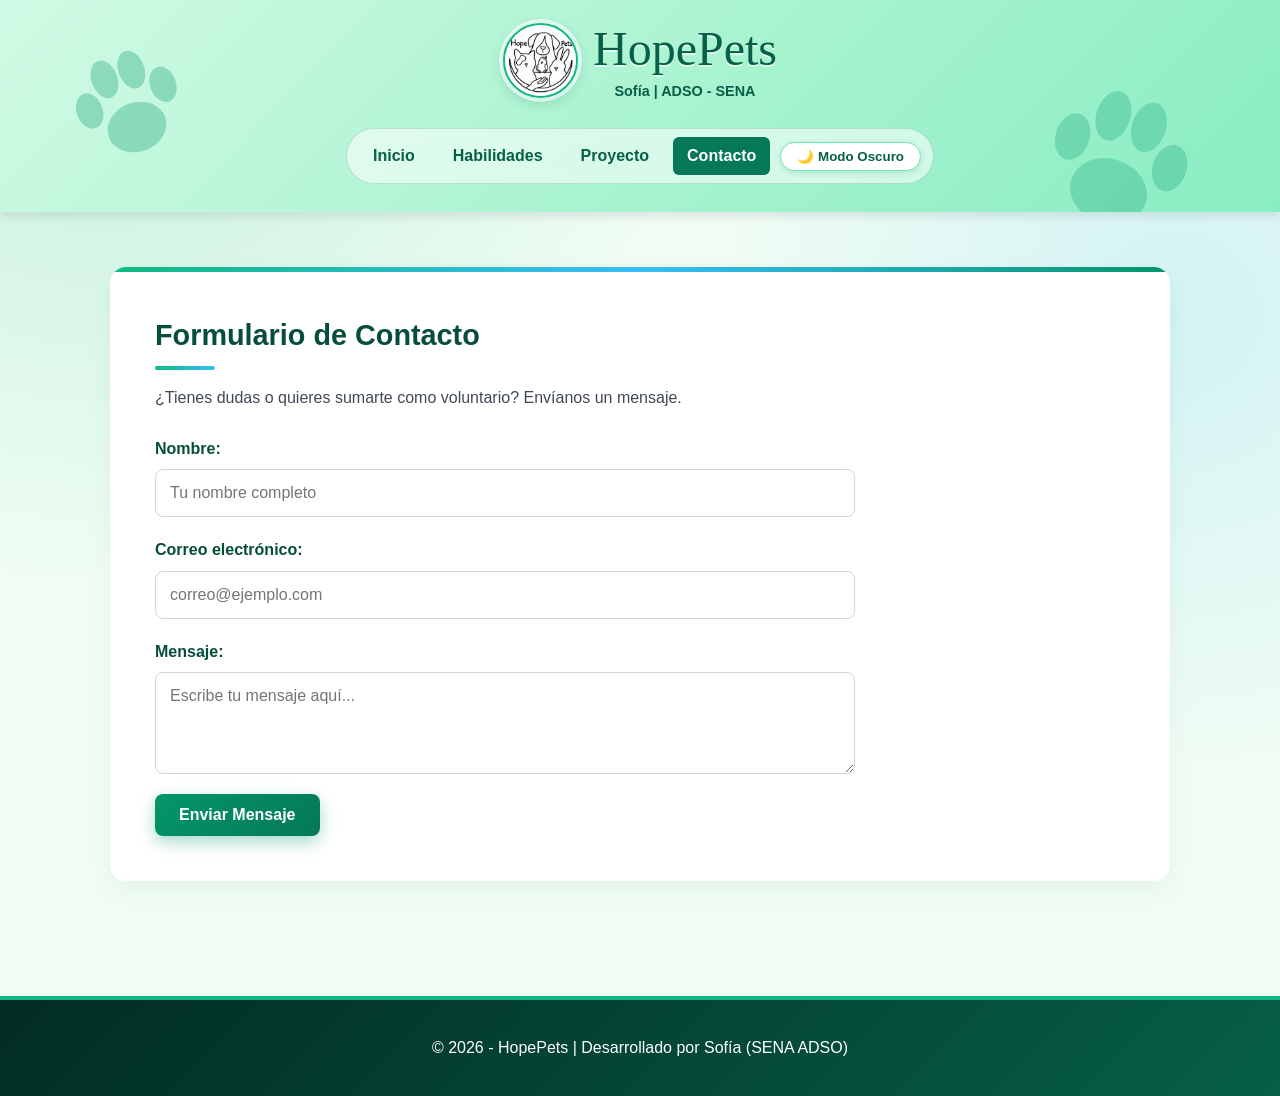
==== contacto.html @ c166a579 "Add files via upload" ====
<!DOCTYPE html>
<html lang="es">
<head>
    <meta charset="UTF-8">
    <meta name="viewport" content="width=device-width, initial-scale=1.0">
    <title>Contacto | HopePets</title>
    <link rel="stylesheet" href="css/estilos.css">
</head>
<body data-theme="light">
    <!-- ENCABEZADO (Nombre del aprendiz, programa y menú de navegación) -->
    <header class="header-plataforma">
        <div class="header-content">
            <img src="img/logo-hopepets.png" alt="Logotipo HopePets" class="logo-plataforma">
            <div class="header-text">
                <h1>HopePets</h1>
                <p class="sena-tag">Sofía | ADSO - SENA</p>
            </div>
        </div>
        <nav aria-label="Menú principal">
            <a href="index.html">Inicio</a>
            <a href="habilidades.html">Habilidades</a>
            <a href="proyecto.html">Proyecto</a>
            <a href="contacto.html" aria-current="page">Contacto</a>
            <button id="btnTema" class="btn-tema" type="button" title="Cambiar tema claro/oscuro">🌙 Modo Oscuro</button>
        </nav>
    </header>

    <main class="main-container">

        <!-- SECCIÓN DE CONTACTO (Nombre, correo, mensaje y botón enviar) -->
        <section id="contacto" class="card-seccion">
            <h2>Formulario de Contacto</h2>
            <p class="subtitulo-seccion">¿Tienes dudas o quieres sumarte como voluntario? Envíanos un mensaje.</p>

            <form id="formContacto" class="formulario-estilizado" novalidate>
                <div class="grupo-input">
                    <label for="nombre">Nombre:</label>
                    <input type="text" id="nombre" name="nombre" placeholder="Tu nombre completo" autocomplete="name" required>
                </div>

                <div class="grupo-input">
                    <label for="correo">Correo electrónico:</label>
                    <input type="email" id="correo" name="correo" placeholder="correo@ejemplo.com" autocomplete="email" required>
                </div>

                <div class="grupo-input">
                    <label for="mensaje">Mensaje:</label>
                    <textarea id="mensaje" name="mensaje" rows="4" placeholder="Escribe tu mensaje aquí..." required></textarea>
                </div>

                <button type="submit" class="btn-verde btn-enviar">Enviar Mensaje</button>
                <p id="errorMensaje" class="texto-error" role="alert" hidden></p>
                <p id="exitoMensaje" class="texto-exito" role="status" hidden></p>
            </form>
        </section>
    </main>

    <footer>
        <p>© 2026 - HopePets | Desarrollado por Sofía (SENA ADSO)</p>
    </footer>

    <script src="js/script.js"></script>
</body>
</html>
---- css/estilos.css ----
:root {
    --verde-oscuro: #064E3B;
    --verde-principal: #10B981;
    --verde-claro: #ECFDF5;
    --verde-hover: #059669;
    --texto-principal: #1F2937;
    --fondo-pagina: #F0FDF4;
    --superficie: #FFFFFF;      /* fondo de tarjetas, inputs y secciones */
    --gris-borde: #D1D5DB;
}

/* Variables para Modo Oscuro */
[data-theme="dark"] {
    --verde-oscuro: #022C22;
    --verde-principal: #059669;
    --verde-claro: #064E3B;
    --texto-principal: #F3F4F6;
    --fondo-pagina: #111827;
    --superficie: #1F2937;
    --gris-borde: #374151;
}

* {
    box-sizing: border-box;
    margin: 0;
    padding: 0;
}

body {
    font-family: 'Segoe UI', Tahoma, Geneva, Verdana, sans-serif;
    background-color: var(--fondo-pagina);
    color: var(--texto-principal);
    line-height: 1.6;
    transition: background-color 0.3s, color 0.3s;
}

/* ---------- ENCABEZADO Y MENÚ ---------- */
.header-plataforma {
    background-color: var(--verde-oscuro);
    color: #FFFFFF;
    padding: 25px 20px;
    text-align: center;
    box-shadow: 0 4px 10px rgba(0, 0, 0, 0.1);
}

.header-content {
    display: flex;
    align-items: center;
    justify-content: center;
    gap: 15px;
    margin-bottom: 15px;
    flex-wrap: wrap;
}

.logo-plataforma {
    width: 65px;
    height: 65px;
    border-radius: 50%;
    object-fit: cover;
    background-color: white;
    border: 2px solid var(--verde-principal);
}

.header-text h1 {
    font-size: 2.2rem;
    letter-spacing: 1px;
}

.sena-tag {
    font-size: 0.9rem;
    color: #A7F3D0;
}

nav {
    display: flex;
    justify-content: center;
    align-items: center;
    gap: 10px;
    flex-wrap: wrap;
    margin-top: 10px;
}

nav a {
    color: #FFFFFF;
    text-decoration: none;
    font-weight: 600;
    padding: 6px 14px;
    border-radius: 6px;
    transition: background-color 0.3s, color 0.3s;
}

nav a:hover {
    background-color: rgba(255, 255, 255, 0.12);
    color: #6EE7B7;
}

/* Página actual resaltada en el menú */
nav a[aria-current="page"] {
    background-color: var(--verde-principal);
    color: #FFFFFF;
}

.btn-tema {
    background: transparent;
    border: 1px solid #FFFFFF;
    color: #FFFFFF;
    padding: 6px 12px;
    border-radius: 6px;
    cursor: pointer;
    font-weight: 600;
    transition: background 0.3s;
}

.btn-tema:hover {
    background: rgba(255, 255, 255, 0.2);
}

a:focus-visible,
button:focus-visible,
input:focus-visible,
textarea:focus-visible {
    outline: 3px solid #0EA5E9;
    outline-offset: 2px;
}

/* ---------- CONTENIDO ---------- */
.main-container {
    max-width: 1100px;
    margin: 0 auto;
    padding: 20px;
    min-height: 60vh;
}

.card-seccion {
    margin: 35px 0;
    padding: 45px;
    background-color: var(--superficie);
    border-radius: 16px;
    box-shadow: 0 10px 25px rgba(6, 78, 59, 0.05);
    border-top: 5px solid var(--verde-principal);
    transition: background-color 0.3s;
}

h2 {
    color: var(--verde-oscuro);
    margin-bottom: 15px;
    font-size: 1.8rem;
}

[data-theme="dark"] h2 {
    color: #34D399;
}

.subtitulo-seccion {
    color: var(--texto-principal);
    opacity: 0.85;
    margin-bottom: 25px;
}

.subtitulo-lista {
    color: var(--verde-oscuro);
    margin-bottom: 12px;
}

[data-theme="dark"] .subtitulo-lista {
    color: #6EE7B7;
}

/* ---------- PRESENTACIÓN ---------- */
.presentacion-grid {
    display: flex;
    align-items: center;
    gap: 40px;
    flex-wrap: wrap;
}

.foto-perfil {
    width: 170px;
    height: 170px;
    border-radius: 50%;
    object-fit: cover;
    border: 4px solid var(--verde-principal);
    box-shadow: 0 6px 15px rgba(16, 185, 129, 0.2);
}

.info-container {
    flex: 1;
    min-width: 280px;
}

.badge-sena {
    display: inline-block;
    background-color: var(--verde-claro);
    color: var(--verde-oscuro);
    padding: 5px 14px;
    border-radius: 20px;
    font-size: 0.85rem;
    font-weight: bold;
    margin-bottom: 12px;
}

[data-theme="dark"] .badge-sena {
    color: #A7F3D0;
}

.intereses-tec {
    margin-top: 15px;
    font-size: 0.95rem;
}

.acciones-inicio {
    margin-top: 25px;
}

.nota-enlace {
    margin-top: 20px;
    font-size: 0.95rem;
}

.nota-enlace a {
    color: var(--verde-hover);
    font-weight: 600;
}

[data-theme="dark"] .nota-enlace a {
    color: #6EE7B7;
}

/* ---------- BOTONES ---------- */
.btn-verde {
    display: inline-block;
    background-color: #059669;
    color: #FFFFFF;
    border: none;
    padding: 12px 24px;
    border-radius: 8px;
    font-size: 1rem;
    font-weight: bold;
    text-decoration: none;
    cursor: pointer;
    transition: background-color 0.3s, transform 0.2s;
}

.btn-verde:hover {
    background-color: #047857;
    transform: translateY(-2px);
}

/* ---------- HABILIDADES ---------- */
.skills-grid {
    display: grid;
    grid-template-columns: repeat(auto-fit, minmax(220px, 1fr));
    gap: 20px;
}

.skill-card {
    background-color: var(--verde-claro);
    padding: 25px;
    border-radius: 12px;
    border-left: 5px solid var(--verde-principal);
    transition: transform 0.2s, box-shadow 0.2s;
}

.skill-card:hover {
    transform: translateY(-4px);
    box-shadow: 0 8px 18px rgba(0, 0, 0, 0.08);
}

.skill-card h3 {
    color: var(--verde-oscuro);
    margin-bottom: 8px;
}

[data-theme="dark"] .skill-card h3 {
    color: #6EE7B7;
}

/* ---------- LISTA ORDENADA ---------- */
.lista-pasos {
    padding-left: 25px;
}

.lista-pasos li {
    margin-bottom: 10px;
    padding-left: 5px;
}

.lista-pasos li::marker {
    color: var(--verde-principal);
    font-weight: bold;
}

/* ---------- TARJETAS DE CASOS ---------- */
.grid-tarjetas {
    display: grid;
    grid-template-columns: repeat(auto-fit, minmax(310px, 1fr));
    gap: 25px;
}

.tarjeta-mascota {
    border: 1px solid var(--gris-borde);
    border-radius: 12px;
    overflow: hidden;
    background-color: var(--superficie);
    box-shadow: 0 4px 12px rgba(0, 0, 0, 0.04);
    display: flex;
    flex-direction: column;
    transition: transform 0.2s, box-shadow 0.2s;
}

.tarjeta-mascota:hover {
    transform: translateY(-4px);
    box-shadow: 0 10px 20px rgba(0, 0, 0, 0.1);
}

.tarjeta-mascota img {
    width: 100%;
    height: 200px;
    object-fit: cover;
}

.contenido-tarjeta {
    padding: 25px;
    display: flex;
    flex-direction: column;
    flex: 1;
}

.badge-medico {
    display: inline-block;
    background-color: #D1FAE5;
    color: #065F46;
    font-size: 0.75rem;
    font-weight: bold;
    padding: 4px 10px;
    border-radius: 6px;
    margin-bottom: 12px;
    align-self: flex-start;
}

.contenido-tarjeta h3 {
    color: var(--verde-oscuro);
    font-size: 1.25rem;
    margin-bottom: 10px;
}

[data-theme="dark"] .contenido-tarjeta h3 {
    color: #6EE7B7;
}

.contenido-tarjeta p {
    opacity: 0.9;
    font-size: 0.95rem;
    margin-bottom: 20px;
    flex: 1;
}

.contenido-tarjeta .btn-verde {
    align-self: flex-start;
}

/* ---------- TABLA ---------- */
.tabla-contenedor {
    overflow-x: auto;          /* en celular la tabla se desliza sin romper la página */
}

.tabla-casos {
    width: 100%;
    border-collapse: collapse;
    min-width: 520px;
}

.tabla-casos caption {
    text-align: left;
    font-weight: 600;
    padding-bottom: 10px;
    opacity: 0.85;
}

.tabla-casos th,
.tabla-casos td {
    padding: 12px 14px;
    text-align: left;
    border-bottom: 1px solid var(--gris-borde);
}

.tabla-casos thead th {
    background-color: var(--verde-oscuro);
    color: #FFFFFF;
}

.tabla-casos tbody tr:hover {
    background-color: var(--verde-claro);
}

/* ---------- VIDEO ---------- */
.video-proyecto {
    display: block;
    width: 100%;
    max-width: 720px;
    border-radius: 12px;
    background-color: #000000;
    box-shadow: 0 6px 18px rgba(0, 0, 0, 0.15);
}

/* ---------- FORMULARIO ---------- */
.formulario-estilizado {
    display: flex;
    flex-direction: column;
    gap: 20px;
    max-width: 700px;
}

.grupo-input {
    display: flex;
    flex-direction: column;
    gap: 8px;
}

.grupo-input label {
    font-weight: 600;
    color: var(--verde-oscuro);
}

[data-theme="dark"] .grupo-input label {
    color: #6EE7B7;
}

.grupo-input input,
.grupo-input textarea {
    padding: 14px;
    border: 1px solid var(--gris-borde);
    border-radius: 8px;
    font-size: 1rem;
    font-family: inherit;
    background-color: var(--superficie);
    color: var(--texto-principal);
}

.grupo-input input:focus,
.grupo-input textarea:focus {
    border-color: var(--verde-principal);
}

.grupo-input input[aria-invalid="true"],
.grupo-input textarea[aria-invalid="true"] {
    border-color: #DC2626;
}

.btn-enviar {
    align-self: flex-start;
}

.texto-error {
    color: #DC2626;
    font-weight: 600;
}

[data-theme="dark"] .texto-error {
    color: #FCA5A5;
}

.texto-exito {
    color: #047857;
    font-weight: 600;
}

[data-theme="dark"] .texto-exito {
    color: #6EE7B7;
}

[hidden] {
    display: none !important;
}

/* ---------- PIE DE PÁGINA ---------- */
footer {
    text-align: center;
    padding: 35px 20px;
    background-color: var(--verde-oscuro);
    color: #FFFFFF;
    margin-top: 60px;
}

/* ---------- RESPONSIVE (celular) ---------- */
@media (max-width: 600px) {
    .card-seccion {
        padding: 25px 20px;
    }

    .header-text h1 {
        font-size: 1.8rem;
    }

    .presentacion-grid {
        justify-content: center;
        text-align: center;
        gap: 25px;
    }

    .acciones-inicio {
        text-align: center;
    }

    .grid-tarjetas {
        grid-template-columns: 1fr;
    }

    .btn-enviar {
        align-self: stretch;
    }
}

/* =====================================================
   DISEÑO MEJORADO: degradados, animaciones y detalles
   ===================================================== */
body {
    background:
        radial-gradient(circle at 8% 0%, rgba(16, 185, 129, 0.20), transparent 40%),
        radial-gradient(circle at 92% 35%, rgba(56, 189, 248, 0.16), transparent 35%),
        var(--fondo-pagina);
    background-attachment: fixed;
}

/* Encabezado con degradado y huellas decorativas */
.header-plataforma {
    background: linear-gradient(135deg, #D1FAE5 0%, #A7F3D0 55%, #6EE7B7 140%);
    position: relative;
    overflow: hidden;
    padding: 35px 20px 28px;
}
.header-content, nav { position: relative; z-index: 1; }

.header-text h1 { font-size: 2.6rem; text-shadow: 0 2px 12px rgba(0, 0, 0, 0.3); }
.logo-plataforma {
    width: 75px;
    height: 75px;
    box-shadow: 0 0 0 4px rgba(255, 255, 255, 0.15), 0 0 25px rgba(16, 185, 129, 0.6);
}
nav {
    display: inline-flex;
    padding: 8px 12px;
    border-radius: 30px;
    background: rgba(255, 255, 255, 0.08);
    border: 1px solid rgba(255, 255, 255, 0.15);
    -webkit-backdrop-filter: blur(6px);
    backdrop-filter: blur(6px);
}

/* Secciones: barra de color superior y título con detalle */
.card-seccion {
    position: relative;
    overflow: hidden;
    border-top: none;
    transition: background-color 0.3s, opacity 0.7s ease, transform 0.7s ease;
}
.card-seccion::before {
    content: "";
    position: absolute;
    top: 0; left: 0; right: 0;
    height: 5px;
    background: linear-gradient(90deg, #10B981, #38BDF8, #059669);
}
h2::after {
    content: "";
    display: block;
    width: 60px;
    height: 4px;
    margin-top: 8px;
    border-radius: 4px;
    background: linear-gradient(90deg, #10B981, #38BDF8);
}

/* Perfil */
.hero { background: linear-gradient(135deg, var(--superficie) 0%, var(--verde-claro) 100%); }
.avatar-container {
    padding: 7px;
    border-radius: 50%;
    background: conic-gradient(#10B981, #38BDF8, #059669, #10B981);
    box-shadow: 0 12px 30px rgba(16, 185, 129, 0.35);
    animation: flotar 4s ease-in-out infinite;
}
.avatar-container .foto-perfil {
    display: block;
    width: 190px;
    height: 190px;
    border: 5px solid var(--superficie);
    box-shadow: none;
}
@keyframes flotar { 50% { transform: translateY(-8px); } }

#tituloPrincipal {
    font-size: 2.3rem;
    line-height: 1.2;
    margin-bottom: 6px;
    background: linear-gradient(90deg, #047857, #10B981 60%, #0284C7);
    -webkit-background-clip: text;
    background-clip: text;
    color: transparent;
}
[data-theme="dark"] #tituloPrincipal {
    background-image: linear-gradient(90deg, #6EE7B7, #34D399 60%, #7DD3FC);
}
.info-container p { margin-bottom: 12px; }
.rol-linea { font-size: 1.1rem; font-weight: 600; }
#rolAnimado { color: #047857; }
[data-theme="dark"] #rolAnimado { color: #6EE7B7; }
#rolAnimado::after { content: "|"; margin-left: 2px; animation: parpadeo 1s steps(1) infinite; }
@keyframes parpadeo { 50% { opacity: 0; } }

.chips { list-style: none; display: flex; flex-wrap: wrap; gap: 8px; margin-top: 10px; }
.chips li {
    background: var(--superficie);
    border: 1px solid var(--verde-principal);
    color: var(--verde-oscuro);
    padding: 5px 14px;
    border-radius: 999px;
    font-size: 0.88rem;
    font-weight: 600;
    transition: background-color 0.2s, color 0.2s, transform 0.2s;
}
.chips li:hover { background: var(--verde-principal); color: #FFFFFF; transform: translateY(-2px); }
[data-theme="dark"] .chips li { color: #A7F3D0; }

/* Botones */
.btn-verde {
    background: linear-gradient(135deg, #059669, #047857);
    box-shadow: 0 6px 16px rgba(5, 150, 105, 0.35);
}
.btn-verde:hover {
    background: linear-gradient(135deg, #10B981, #059669);
    box-shadow: 0 10px 22px rgba(5, 150, 105, 0.45);
}
.btn-verde.btn-activo { background: #064E3B; }
.btn-verde:disabled { opacity: 0.75; cursor: default; transform: none; box-shadow: none; }

.btn-secundario {
    background: transparent;
    border: 2px solid var(--verde-principal);
    color: var(--verde-oscuro);
    padding: 8px 18px;
    border-radius: 8px;
    font-weight: 700;
    cursor: pointer;
    transition: background-color 0.2s;
}
.btn-secundario:hover { background: var(--verde-claro); }
[data-theme="dark"] .btn-secundario { color: #6EE7B7; }
.reiniciar-contenedor { margin-top: 25px; }

/* Habilidades y tarjetas */
.skill-card {
    background: linear-gradient(145deg, var(--verde-claro), var(--superficie));
    border: 1px solid var(--gris-borde);
    border-left: 5px solid var(--verde-principal);
}
.skill-card:hover {
    transform: translateY(-6px) rotate(-0.5deg);
    box-shadow: 0 14px 28px rgba(16, 185, 129, 0.2);
    border-left-color: #38BDF8;
}
.skill-card h3 { font-size: 1.25rem; }
.tarjeta-mascota img { transition: transform 0.4s; }
.tarjeta-mascota:hover img { transform: scale(1.06); }

/* Barra de apoyos */
.apoyo { margin-bottom: 16px; }
.apoyo-info { display: flex; justify-content: space-between; font-size: 0.85rem; margin-bottom: 6px; }
.barra { height: 12px; border-radius: 999px; background: var(--gris-borde); overflow: hidden; }
.barra-relleno {
    height: 100%;
    width: 0;
    border-radius: 999px;
    background: linear-gradient(90deg, #10B981, #38BDF8);
    transition: width 0.5s ease;
}

/* Mensaje flotante */
.toast {
    position: fixed;
    left: 50%;
    bottom: 30px;
    transform: translate(-50%, 30px);
    max-width: 90vw;
    padding: 12px 22px;
    border-radius: 999px;
    background: #064E3B;
    color: #FFFFFF;
    text-align: center;
    box-shadow: 0 10px 30px rgba(0, 0, 0, 0.3);
    opacity: 0;
    pointer-events: none;
    transition: opacity 0.3s, transform 0.3s;
    z-index: 1000;
}
.toast.visible { opacity: 1; transform: translate(-50%, 0); }

.contador { align-self: flex-end; font-size: 0.85rem; opacity: 0.75; }

/* Aparición al hacer scroll (la clase la agrega JavaScript) */
.reveal { opacity: 0; transform: translateY(30px); }
.reveal.visible { opacity: 1; transform: none; }

footer { background: linear-gradient(135deg, #022C22, #065F46); border-top: 4px solid #10B981; }

@media (max-width: 600px) {
    .header-text h1 { font-size: 2rem; }
    nav { border-radius: 22px; }
    .avatar-container .foto-perfil { width: 160px; height: 160px; }
    #tituloPrincipal { font-size: 1.9rem; }
    .chips { justify-content: center; }
}

@media (prefers-reduced-motion: reduce) {
    .reveal { opacity: 1; transform: none; }
    .avatar-container, #rolAnimado::after { animation: none; }
}

/* =====================================================
   AJUSTES: huellas, encabezado pastel, tipografía y botón de tema
   ===================================================== */
:root {
    /* Huella de animal (SVG) usada como decoración */
    --huella: url("data:image/svg+xml,%3Csvg xmlns='http://www.w3.org/2000/svg' viewBox='0 0 100 100'%3E%3Cg fill='%23059669'%3E%3Cellipse cx='50' cy='68' rx='23' ry='19'/%3E%3Cellipse cx='20' cy='44' rx='10' ry='14'/%3E%3Cellipse cx='39' cy='25' rx='10' ry='15'/%3E%3Cellipse cx='61' cy='25' rx='10' ry='15'/%3E%3Cellipse cx='80' cy='44' rx='10' ry='14'/%3E%3C/g%3E%3C/svg%3E");
}

.header-plataforma {
    color: #064E3B;
    padding-top: 18px;
}
.header-plataforma::before,
.header-plataforma::after {
    content: "";
    position: absolute;
    background: var(--huella) center / contain no-repeat;
    pointer-events: none;
}
.header-plataforma::before { width: 130px; height: 130px; top: 40px; left: 5%; opacity: 0.30; transform: rotate(-20deg); }
.header-plataforma::after  { width: 170px; height: 170px; bottom: -35px; right: 6%; opacity: 0.25; transform: rotate(18deg); }

.hero::after {
    content: "";
    position: absolute;
    right: 30px;
    bottom: 15px;
    width: 150px;
    height: 150px;
    background: var(--huella) center / contain no-repeat;
    opacity: 0.13;
    transform: rotate(-15deg);
    pointer-events: none;
}

/* Botón de tema: en su propia fila, separado del menú */
.barra-superior {
    position: relative;
    z-index: 1;
    display: flex;
    justify-content: flex-end;
    margin-bottom: 8px;
}
.header-plataforma .btn-tema {
    background: #FFFFFF;
    color: #065F46;
    border: 1px solid #6EE7B7;
    padding: 6px 16px;
    border-radius: 999px;
    box-shadow: 0 2px 6px rgba(6, 95, 70, 0.15);
}
.header-plataforma .btn-tema:hover { background: #ECFDF5; }

/* Título con letra cursiva legible */
.header-text h1 {
    font-family: 'Pacifico', 'Brush Script MT', cursive;
    font-weight: 400;
    font-size: 3rem;
    letter-spacing: 0;
    line-height: 1.3;
    color: #065F46;
    text-shadow: 0 2px 0 rgba(255, 255, 255, 0.6);
}
.sena-tag { color: #065F46; font-weight: 600; }
.logo-plataforma {
    box-shadow: 0 0 0 4px rgba(255, 255, 255, 0.65), 0 4px 14px rgba(6, 95, 70, 0.25);
}

/* Menú sobre fondo pastel */
.header-plataforma nav {
    background: rgba(255, 255, 255, 0.55);
    border: 1px solid rgba(6, 95, 70, 0.18);
}
.header-plataforma nav a { color: #065F46; }
.header-plataforma nav a:hover { background: rgba(255, 255, 255, 0.85); color: #047857; }
.header-plataforma nav a[aria-current="page"] { background: #047857; color: #FFFFFF; }

/* Modo oscuro: el encabezado vuelve a ser verde oscuro con letras claras */
[data-theme="dark"] .header-plataforma {
    background: linear-gradient(135deg, #022C22 0%, #065F46 60%, #047857 140%);
    color: #FFFFFF;
}
[data-theme="dark"] .header-text h1 { color: #FFFFFF; text-shadow: 0 2px 12px rgba(0, 0, 0, 0.4); }
[data-theme="dark"] .sena-tag { color: #A7F3D0; }
[data-theme="dark"] .logo-plataforma { box-shadow: 0 0 0 4px rgba(255, 255, 255, 0.15), 0 0 25px rgba(16, 185, 129, 0.6); }
[data-theme="dark"] .header-plataforma nav { background: rgba(255, 255, 255, 0.08); border-color: rgba(255, 255, 255, 0.15); }
[data-theme="dark"] .header-plataforma nav a { color: #FFFFFF; }
[data-theme="dark"] .header-plataforma nav a:hover { background: rgba(255, 255, 255, 0.12); color: #6EE7B7; }
[data-theme="dark"] .header-plataforma nav a[aria-current="page"] { background: #047857; color: #FFFFFF; }
[data-theme="dark"] .header-plataforma .btn-tema {
    background: rgba(255, 255, 255, 0.1);
    color: #FFFFFF;
    border-color: rgba(255, 255, 255, 0.5);
    box-shadow: none;
}
[data-theme="dark"] .header-plataforma .btn-tema:hover { background: rgba(255, 255, 255, 0.22); }

@media (max-width: 600px) {
    .header-text h1 { font-size: 2.3rem; }
    .header-plataforma::before { width: 90px; height: 90px; }
    .header-plataforma::after { width: 110px; height: 110px; }
}

/* ===== Donaciones y video incrustado ===== */
.apoyo-pct { font-weight: 700; color: #047857; }
[data-theme="dark"] .apoyo-pct { color: #6EE7B7; }

.donacion-label { display: block; font-size: 0.85rem; font-weight: 600; margin-bottom: 6px; }
.donacion-fila { display: flex; flex-wrap: wrap; align-items: center; gap: 10px; }
.contenido-tarjeta .donacion-fila .btn-verde { align-self: auto; }
.select-monto {
    padding: 11px 12px;
    border: 1px solid var(--gris-borde);
    border-radius: 8px;
    background-color: var(--superficie);
    color: var(--texto-principal);
    font-family: inherit;
    font-size: 0.95rem;
}
.nota-simulacion { margin-top: 20px; font-size: 0.85rem; opacity: 0.75; }

.video-embed { position: relative; width: 100%; max-width: 720px; aspect-ratio: 16 / 9; }
.video-embed iframe {
    position: absolute;
    inset: 0;
    width: 100%;
    height: 100%;
    border: 0;
    border-radius: 12px;
    box-shadow: 0 6px 18px rgba(0, 0, 0, 0.15);
}
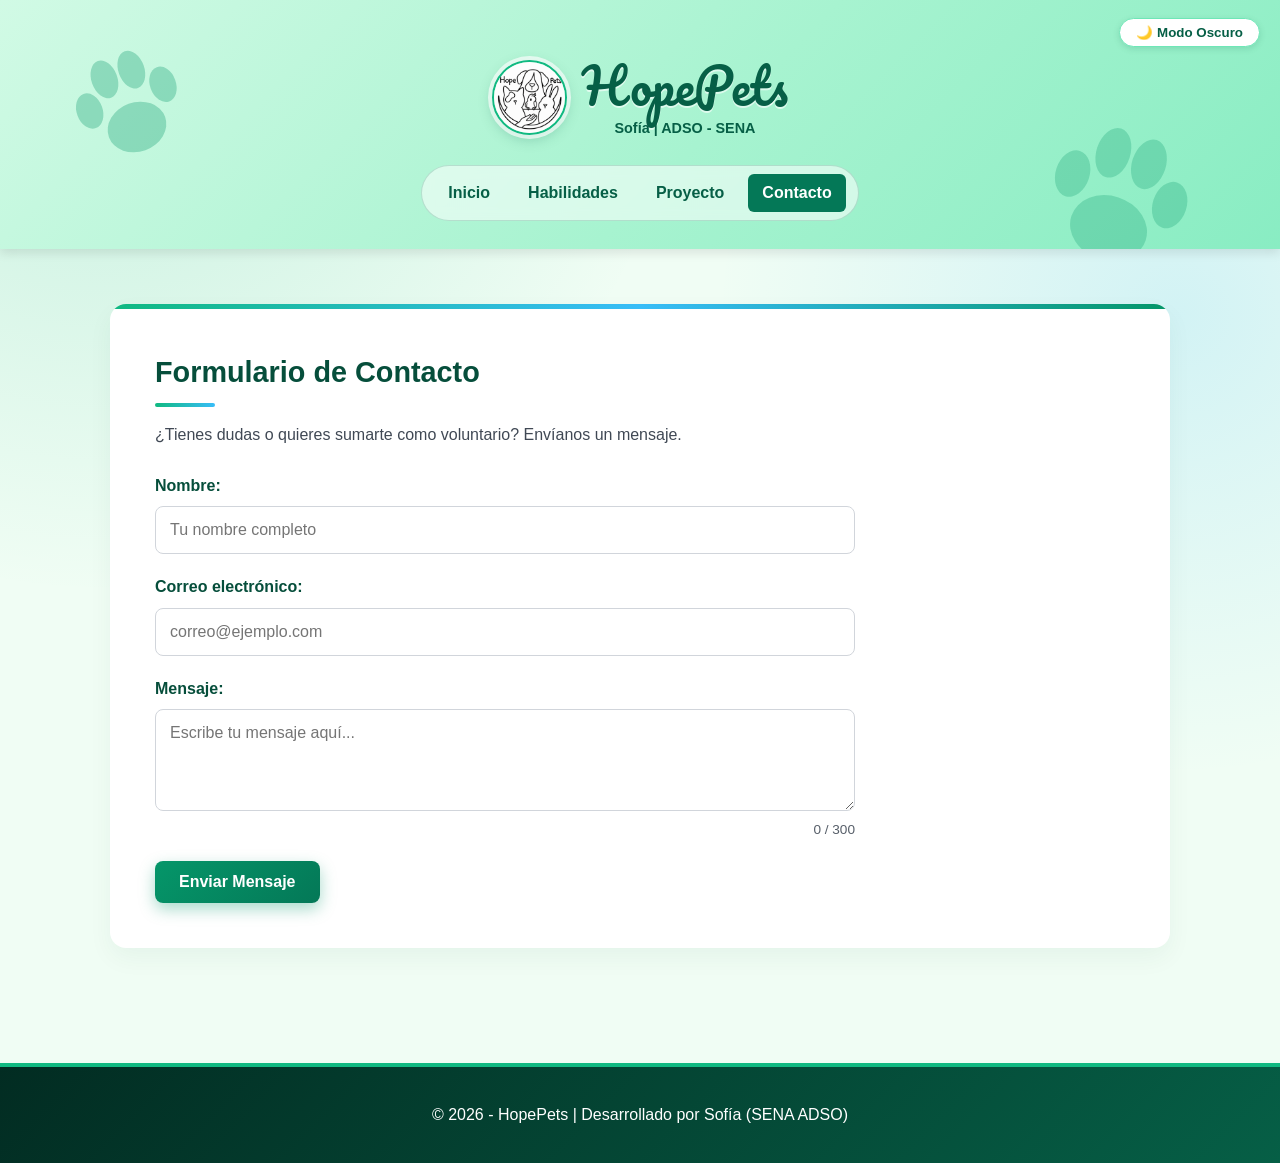
==== commit 01768125: "Enhance contacto.html with dark mode toggle and counter Added a dark mode toggle button and a charac" ====
--- a/contacto.html
+++ b/contacto.html
@@ -4,11 +4,17 @@
     <meta charset="UTF-8">
     <meta name="viewport" content="width=device-width, initial-scale=1.0">
     <title>Contacto | HopePets</title>
+    <link rel="preconnect" href="https://fonts.googleapis.com">
+    <link rel="preconnect" href="https://fonts.gstatic.com" crossorigin>
+    <link href="https://fonts.googleapis.com/css2?family=Pacifico&display=swap" rel="stylesheet">
     <link rel="stylesheet" href="css/estilos.css">
 </head>
 <body data-theme="light">
     <!-- ENCABEZADO (Nombre del aprendiz, programa y menú de navegación) -->
     <header class="header-plataforma">
+        <div class="barra-superior">
+            <button id="btnTema" class="btn-tema" type="button" title="Cambiar tema claro/oscuro">🌙 Modo Oscuro</button>
+        </div>
         <div class="header-content">
             <img src="img/logo-hopepets.png" alt="Logotipo HopePets" class="logo-plataforma">
             <div class="header-text">
@@ -21,7 +27,6 @@
             <a href="habilidades.html">Habilidades</a>
             <a href="proyecto.html">Proyecto</a>
             <a href="contacto.html" aria-current="page">Contacto</a>
-            <button id="btnTema" class="btn-tema" type="button" title="Cambiar tema claro/oscuro">🌙 Modo Oscuro</button>
         </nav>
     </header>
 
@@ -45,7 +50,8 @@
 
                 <div class="grupo-input">
                     <label for="mensaje">Mensaje:</label>
-                    <textarea id="mensaje" name="mensaje" rows="4" placeholder="Escribe tu mensaje aquí..." required></textarea>
+                    <textarea id="mensaje" name="mensaje" rows="4" maxlength="300" placeholder="Escribe tu mensaje aquí..." required></textarea>
+                    <span id="contadorMensaje" class="contador">0 / 300</span>
                 </div>
 
                 <button type="submit" class="btn-verde btn-enviar">Enviar Mensaje</button>
